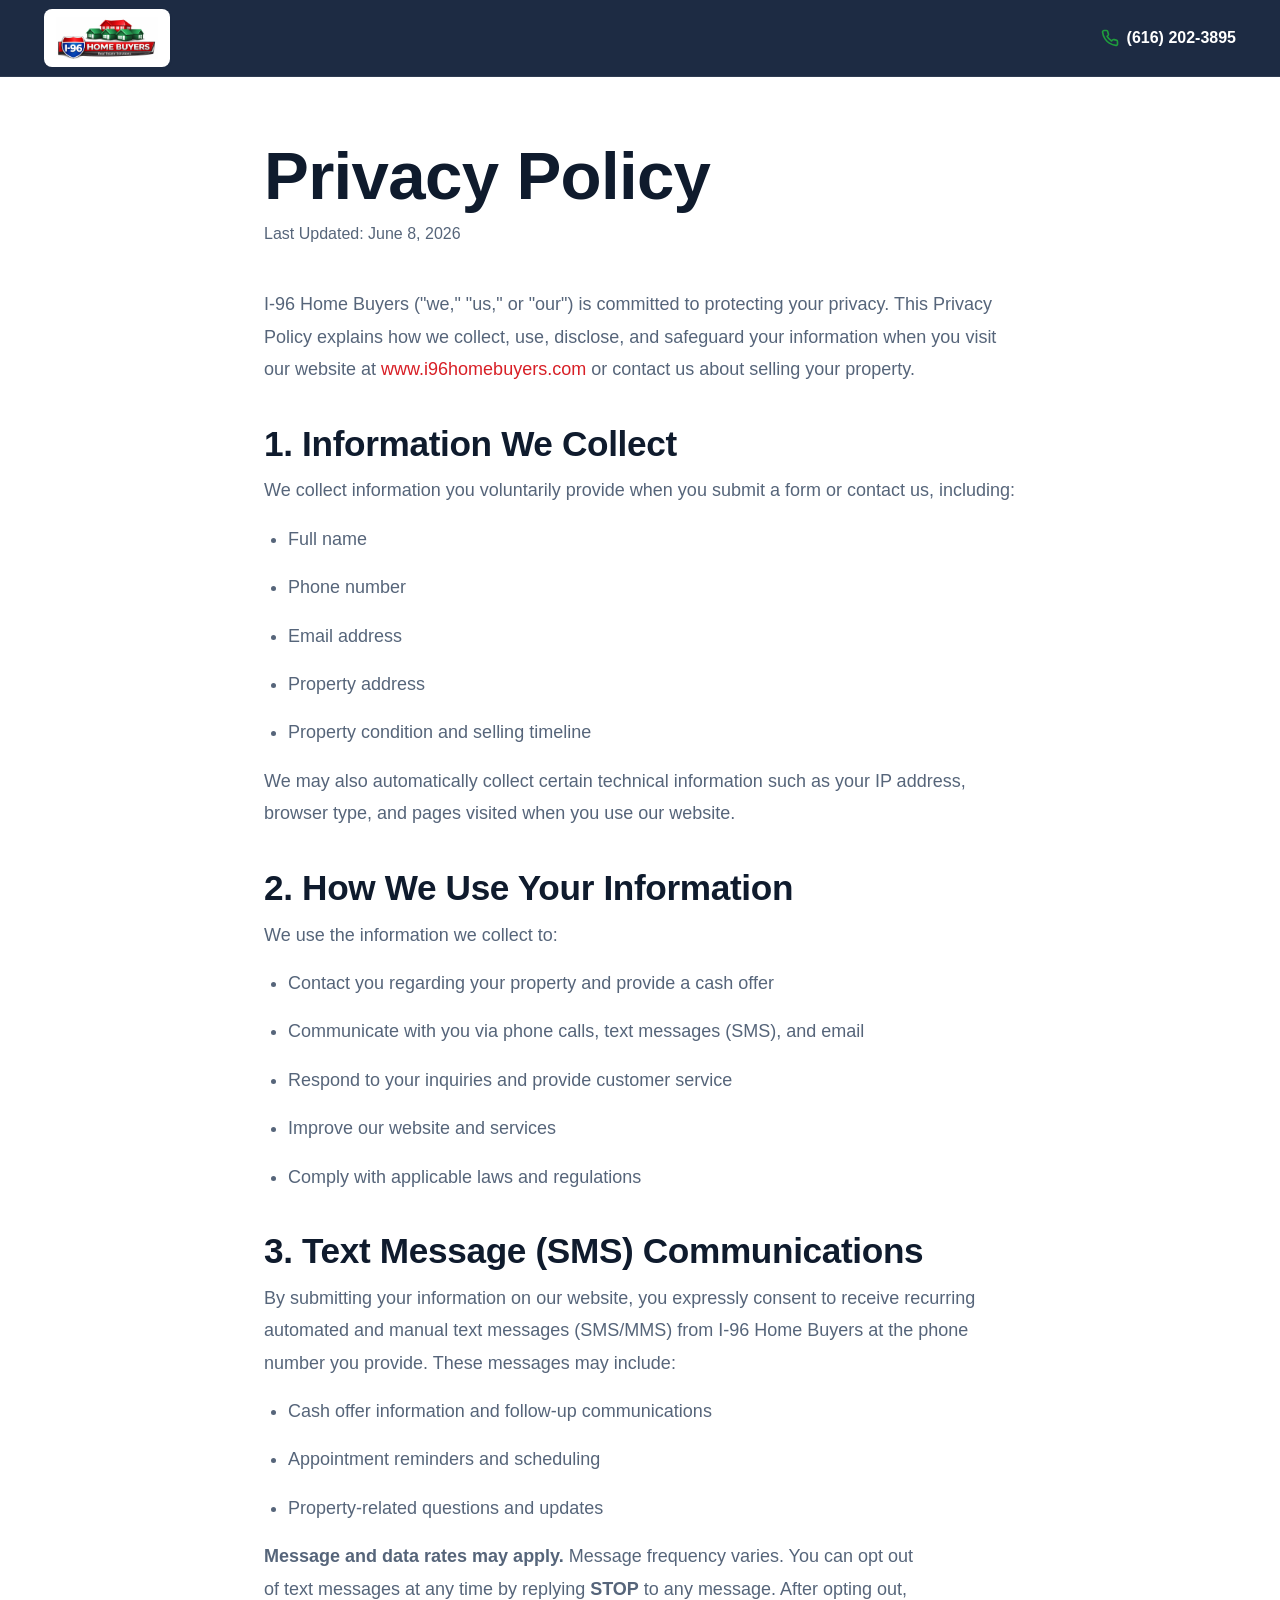
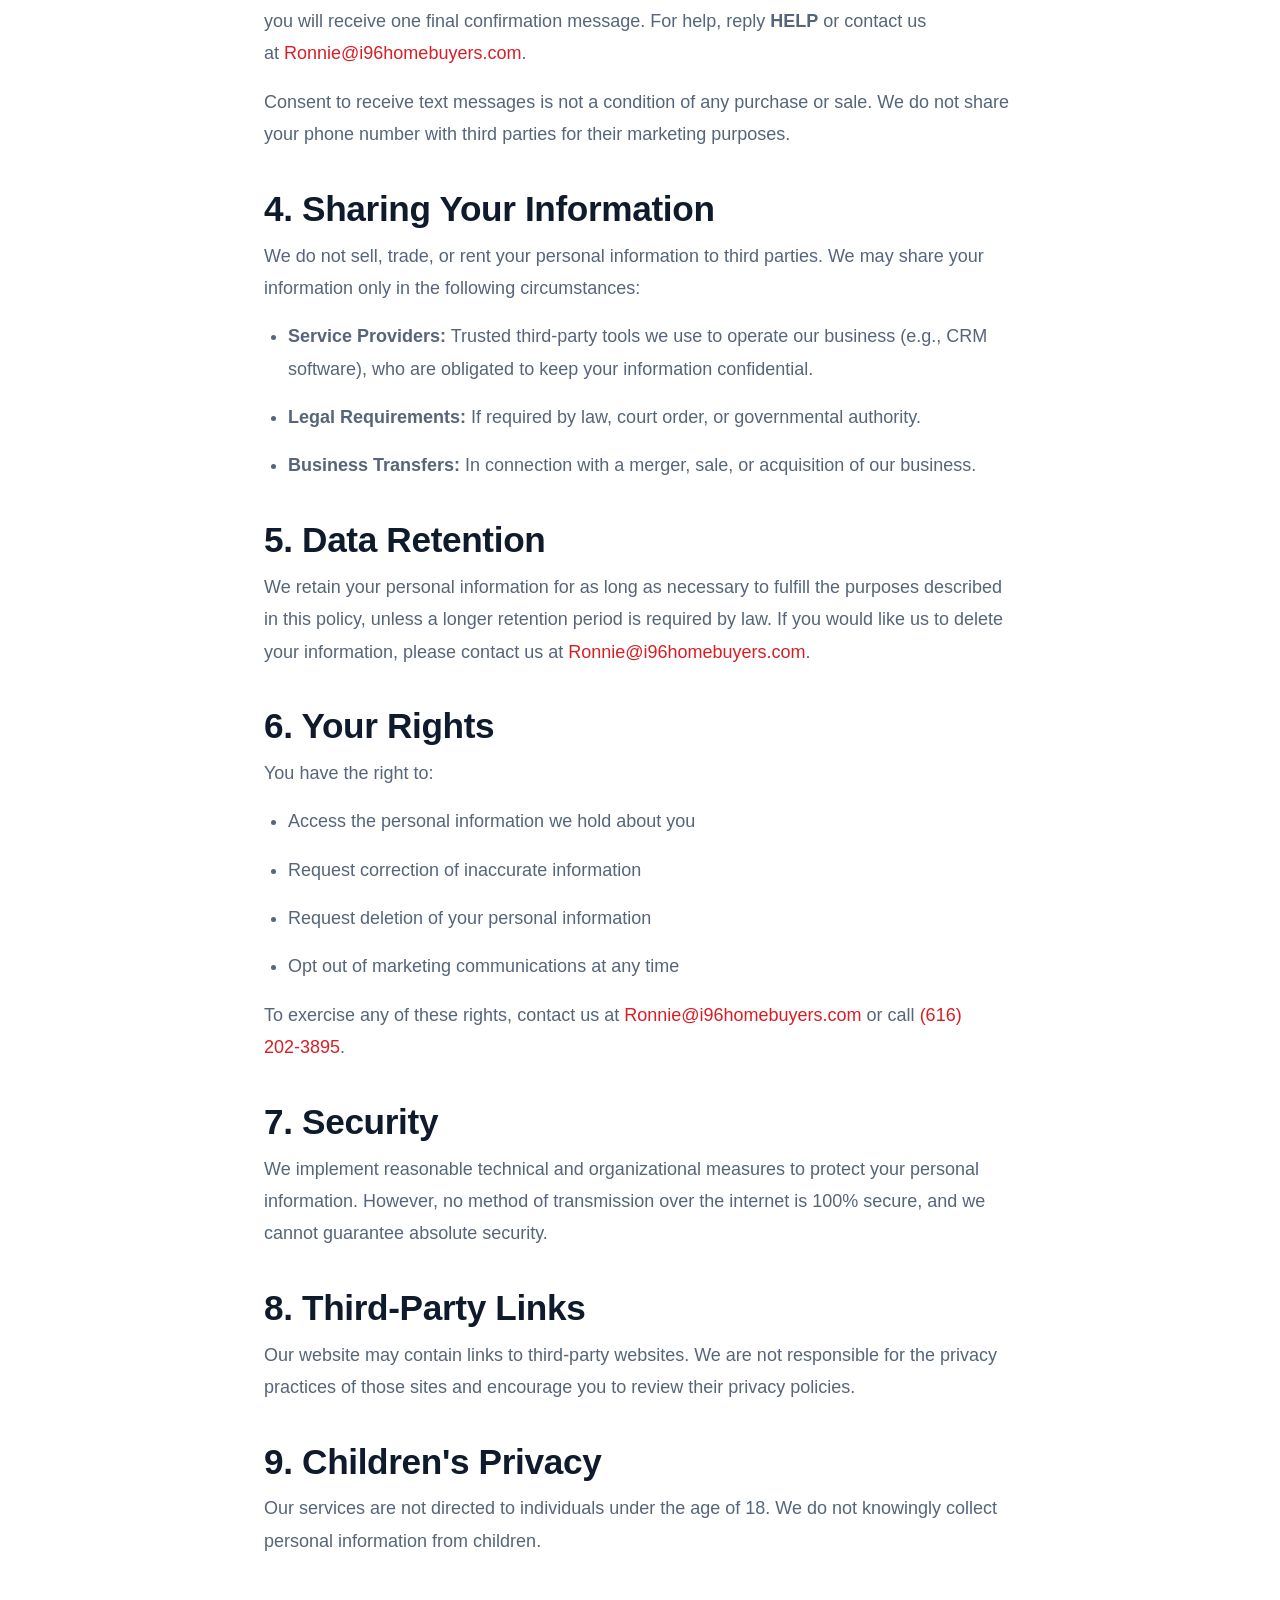
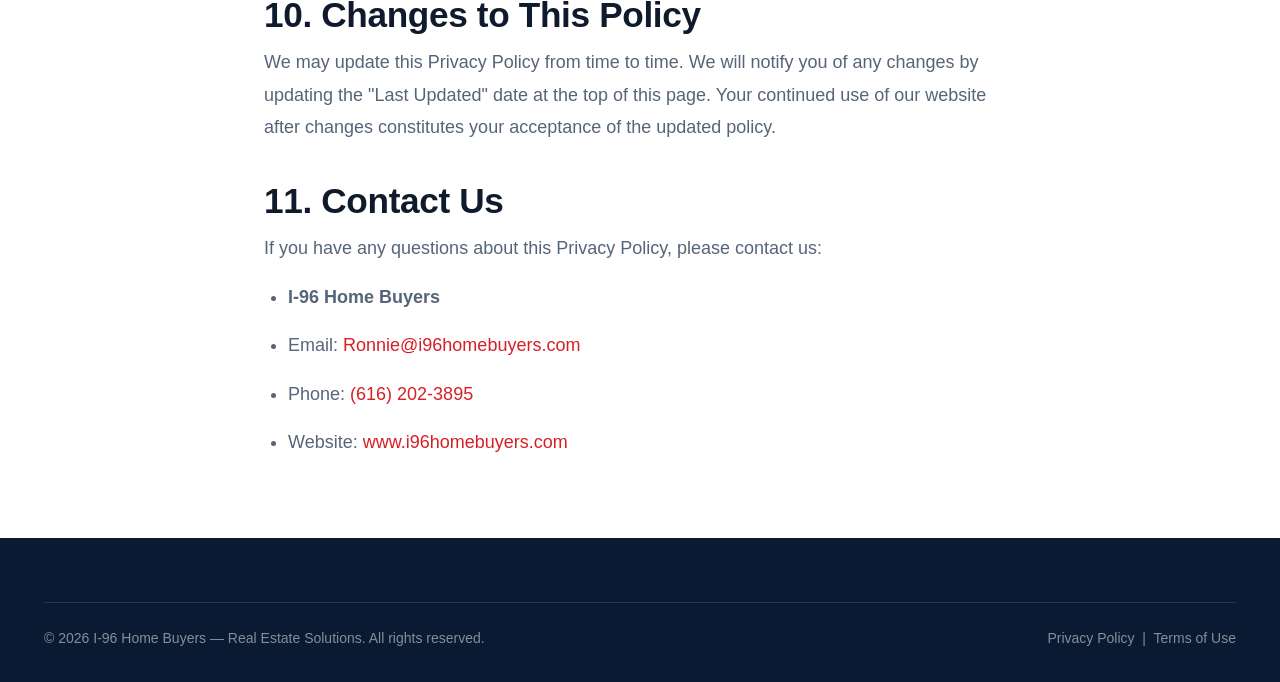
==== privacy.html @ efeefe25 "Add Privacy Policy and Terms of Use pages with 10DLC SMS compliance language" ====
<!DOCTYPE html>
<html lang="en">
<head>
  <meta charset="UTF-8" />
  <meta name="viewport" content="width=device-width, initial-scale=1.0" />
  <title>Privacy Policy | I-96 Home Buyers</title>
  <meta name="description" content="Privacy Policy for I-96 Home Buyers — how we collect, use, and protect your personal information." />
  <meta name="robots" content="noindex, follow" />
  <link rel="canonical" href="https://www.i96homebuyers.com/privacy.html" />
  <link rel="icon" href="images/logo.jpg" />
  <link href="https://api.fontshare.com/v2/css?f[]=clash-display@500,600,700&f[]=satoshi@400,500,700&display=swap" rel="stylesheet" />
  <link rel="stylesheet" href="css/style.css" />
  <style>
    .policy-page { max-width: 800px; margin: 0 auto; padding: var(--space-16) var(--space-6); }
    .policy-page h1 { font-size: var(--text-3xl); margin-bottom: var(--space-2); }
    .policy-page .last-updated { color: var(--color-text-muted); margin-bottom: var(--space-10); font-size: var(--text-sm); }
    .policy-page h2 { font-size: var(--text-xl); margin-top: var(--space-10); margin-bottom: var(--space-3); }
    .policy-page p, .policy-page li { color: var(--color-text-muted); line-height: 1.8; margin-bottom: var(--space-4); }
    .policy-page ul { padding-left: var(--space-6); margin-bottom: var(--space-4); }
    .policy-page a { color: var(--color-accent); }
  </style>
</head>
<body>
  <header class="header" id="header">
    <div class="container header__inner">
      <a href="/" class="header__logo" aria-label="I-96 Home Buyers home">
        <img src="images/logo.jpg" alt="I-96 Home Buyers" />
      </a>
      <div class="header__actions">
        <a href="tel:+16162023895" class="header__phone">
          <svg width="18" height="18" viewBox="0 0 24 24" fill="none" stroke="currentColor" stroke-width="2.2" stroke-linecap="round" stroke-linejoin="round"><path d="M22 16.92v3a2 2 0 0 1-2.18 2 19.79 19.79 0 0 1-8.63-3.07 19.5 19.5 0 0 1-6-6 19.79 19.79 0 0 1-3.07-8.67A2 2 0 0 1 4.11 2h3a2 2 0 0 1 2 1.72c.13.96.36 1.9.7 2.81a2 2 0 0 1-.45 2.11L8.09 9.91a16 16 0 0 0 6 6l1.27-1.27a2 2 0 0 1 2.11-.45c.91.34 1.85.57 2.81.7A2 2 0 0 1 22 16.92z"/></svg>
          <span>(616) 202-3895</span>
        </a>
      </div>
    </div>
  </header>

  <main>
    <div class="policy-page">
      <h1>Privacy Policy</h1>
      <p class="last-updated">Last Updated: June 8, 2026</p>

      <p>I-96 Home Buyers ("we," "us," or "our") is committed to protecting your privacy. This Privacy Policy explains how we collect, use, disclose, and safeguard your information when you visit our website at <a href="https://www.i96homebuyers.com">www.i96homebuyers.com</a> or contact us about selling your property.</p>

      <h2>1. Information We Collect</h2>
      <p>We collect information you voluntarily provide when you submit a form or contact us, including:</p>
      <ul>
        <li>Full name</li>
        <li>Phone number</li>
        <li>Email address</li>
        <li>Property address</li>
        <li>Property condition and selling timeline</li>
      </ul>
      <p>We may also automatically collect certain technical information such as your IP address, browser type, and pages visited when you use our website.</p>

      <h2>2. How We Use Your Information</h2>
      <p>We use the information we collect to:</p>
      <ul>
        <li>Contact you regarding your property and provide a cash offer</li>
        <li>Communicate with you via phone calls, text messages (SMS), and email</li>
        <li>Respond to your inquiries and provide customer service</li>
        <li>Improve our website and services</li>
        <li>Comply with applicable laws and regulations</li>
      </ul>

      <h2>3. Text Message (SMS) Communications</h2>
      <p>By submitting your information on our website, you expressly consent to receive recurring automated and manual text messages (SMS/MMS) from I-96 Home Buyers at the phone number you provide. These messages may include:</p>
      <ul>
        <li>Cash offer information and follow-up communications</li>
        <li>Appointment reminders and scheduling</li>
        <li>Property-related questions and updates</li>
      </ul>
      <p><strong>Message and data rates may apply.</strong> Message frequency varies. You can opt out of text messages at any time by replying <strong>STOP</strong> to any message. After opting out, you will receive one final confirmation message. For help, reply <strong>HELP</strong> or contact us at <a href="mailto:Ronnie@i96homebuyers.com">Ronnie@i96homebuyers.com</a>.</p>
      <p>Consent to receive text messages is not a condition of any purchase or sale. We do not share your phone number with third parties for their marketing purposes.</p>

      <h2>4. Sharing Your Information</h2>
      <p>We do not sell, trade, or rent your personal information to third parties. We may share your information only in the following circumstances:</p>
      <ul>
        <li><strong>Service Providers:</strong> Trusted third-party tools we use to operate our business (e.g., CRM software), who are obligated to keep your information confidential.</li>
        <li><strong>Legal Requirements:</strong> If required by law, court order, or governmental authority.</li>
        <li><strong>Business Transfers:</strong> In connection with a merger, sale, or acquisition of our business.</li>
      </ul>

      <h2>5. Data Retention</h2>
      <p>We retain your personal information for as long as necessary to fulfill the purposes described in this policy, unless a longer retention period is required by law. If you would like us to delete your information, please contact us at <a href="mailto:Ronnie@i96homebuyers.com">Ronnie@i96homebuyers.com</a>.</p>

      <h2>6. Your Rights</h2>
      <p>You have the right to:</p>
      <ul>
        <li>Access the personal information we hold about you</li>
        <li>Request correction of inaccurate information</li>
        <li>Request deletion of your personal information</li>
        <li>Opt out of marketing communications at any time</li>
      </ul>
      <p>To exercise any of these rights, contact us at <a href="mailto:Ronnie@i96homebuyers.com">Ronnie@i96homebuyers.com</a> or call <a href="tel:+16162023895">(616) 202-3895</a>.</p>

      <h2>7. Security</h2>
      <p>We implement reasonable technical and organizational measures to protect your personal information. However, no method of transmission over the internet is 100% secure, and we cannot guarantee absolute security.</p>

      <h2>8. Third-Party Links</h2>
      <p>Our website may contain links to third-party websites. We are not responsible for the privacy practices of those sites and encourage you to review their privacy policies.</p>

      <h2>9. Children's Privacy</h2>
      <p>Our services are not directed to individuals under the age of 18. We do not knowingly collect personal information from children.</p>

      <h2>10. Changes to This Policy</h2>
      <p>We may update this Privacy Policy from time to time. We will notify you of any changes by updating the "Last Updated" date at the top of this page. Your continued use of our website after changes constitutes your acceptance of the updated policy.</p>

      <h2>11. Contact Us</h2>
      <p>If you have any questions about this Privacy Policy, please contact us:</p>
      <ul>
        <li><strong>I-96 Home Buyers</strong></li>
        <li>Email: <a href="mailto:Ronnie@i96homebuyers.com">Ronnie@i96homebuyers.com</a></li>
        <li>Phone: <a href="tel:+16162023895">(616) 202-3895</a></li>
        <li>Website: <a href="https://www.i96homebuyers.com">www.i96homebuyers.com</a></li>
      </ul>
    </div>
  </main>

  <footer class="footer">
    <div class="container">
      <div class="footer__bottom">
        <span>© <span id="year"></span> I-96 Home Buyers — Real Estate Solutions. All rights reserved.</span>
        <span>
          <a href="/privacy.html" style="color:inherit">Privacy Policy</a> &nbsp;|&nbsp;
          <a href="/terms.html" style="color:inherit">Terms of Use</a>
        </span>
      </div>
    </div>
  </footer>
  <script src="js/main.js"></script>
</body>
</html>
---- css/style.css ----
/* ============================================================
   I-96 HOME BUYERS — Design System
   Brand palette derived from logo: interstate blue, bold red,
   house green, chrome/silver. Bold & trustworthy.
   ============================================================ */

/* ---- Tokens ---- */
:root {
  /* Type scale */
  --text-xs: clamp(0.75rem, 0.7rem + 0.25vw, 0.875rem);
  --text-sm: clamp(0.875rem, 0.8rem + 0.35vw, 1rem);
  --text-base: clamp(1rem, 0.95rem + 0.25vw, 1.125rem);
  --text-lg: clamp(1.125rem, 1rem + 0.75vw, 1.5rem);
  --text-xl: clamp(1.5rem, 1.2rem + 1.25vw, 2.25rem);
  --text-2xl: clamp(2rem, 1.2rem + 2.5vw, 3.5rem);
  --text-3xl: clamp(2.5rem, 1rem + 4vw, 5rem);

  /* Spacing */
  --space-1: 0.25rem;
  --space-2: 0.5rem;
  --space-3: 0.75rem;
  --space-4: 1rem;
  --space-5: 1.25rem;
  --space-6: 1.5rem;
  --space-8: 2rem;
  --space-10: 2.5rem;
  --space-12: 3rem;
  --space-16: 4rem;
  --space-20: 5rem;
  --space-24: 6rem;
  --space-32: 8rem;

  /* Radius */
  --radius-sm: 0.375rem;
  --radius-md: 0.5rem;
  --radius-lg: 0.75rem;
  --radius-xl: 1rem;
  --radius-2xl: 1.5rem;
  --radius-full: 9999px;

  --transition: 200ms cubic-bezier(0.16, 1, 0.3, 1);

  --content-narrow: 640px;
  --content-default: 1080px;
  --content-wide: 1240px;

  --font-display: 'Clash Display', 'Arial Black', sans-serif;
  --font-body: 'Satoshi', 'Helvetica Neue', sans-serif;
}

/* ---- Light (default) ---- */
:root,
[data-theme='light'] {
  --color-bg: #ffffff;
  --color-surface: #f6f8fb;
  --color-surface-2: #eef2f7;
  --color-surface-offset: #e7edf4;
  --color-border: #d7e0ea;
  --color-divider: #e4eaf1;

  --color-text: #0f1b2d;
  --color-text-muted: #56657a;
  --color-text-faint: #93a1b3;
  --color-text-inverse: #ffffff;

  /* Interstate blue (primary) */
  --color-primary: #0d3b8c;
  --color-primary-hover: #0a2f70;
  --color-primary-active: #082452;
  --color-primary-soft: #e6edf8;

  /* Bold red (action / accent) */
  --color-accent: #d81f26;
  --color-accent-hover: #b8161c;
  --color-accent-active: #971216;
  --color-accent-soft: #fdeaea;

  /* House green (success / trust ticks) */
  --color-green: #1f9d3d;
  --color-green-soft: #e6f6ea;

  --color-navy: #0a1a33;
  --color-navy-2: #0f2447;

  --shadow-sm: 0 1px 3px rgba(15, 27, 45, 0.08);
  --shadow-md: 0 8px 24px rgba(15, 27, 45, 0.10);
  --shadow-lg: 0 20px 50px rgba(15, 27, 45, 0.16);
  --shadow-accent: 0 10px 30px rgba(216, 31, 38, 0.32);
}

/* ---- Dark ---- */
[data-theme='dark'] {
  --color-bg: #0a1422;
  --color-surface: #0f1d31;
  --color-surface-2: #14253d;
  --color-surface-offset: #1a2e4a;
  --color-border: #233a5c;
  --color-divider: #1b2f4c;

  --color-text: #e7eef7;
  --color-text-muted: #95a6bd;
  --color-text-faint: #5f718b;
  --color-text-inverse: #0a1422;

  --color-primary: #4d86e0;
  --color-primary-hover: #6a9be8;
  --color-primary-active: #82acec;
  --color-primary-soft: #16294a;

  --color-accent: #f0454c;
  --color-accent-hover: #f4666c;
  --color-accent-active: #f78a8f;
  --color-accent-soft: #2a1416;

  --color-green: #3fc35e;
  --color-green-soft: #14271a;

  --color-navy: #060f1c;
  --color-navy-2: #0b1c36;

  --shadow-sm: 0 1px 3px rgba(0, 0, 0, 0.4);
  --shadow-md: 0 8px 24px rgba(0, 0, 0, 0.45);
  --shadow-lg: 0 20px 50px rgba(0, 0, 0, 0.55);
  --shadow-accent: 0 10px 30px rgba(240, 69, 76, 0.28);
}

@media (prefers-color-scheme: dark) {
  :root:not([data-theme]) {
    --color-bg: #0a1422;
    --color-surface: #0f1d31;
    --color-surface-2: #14253d;
    --color-surface-offset: #1a2e4a;
    --color-border: #233a5c;
    --color-divider: #1b2f4c;
    --color-text: #e7eef7;
    --color-text-muted: #95a6bd;
    --color-text-faint: #5f718b;
    --color-text-inverse: #0a1422;
    --color-primary: #4d86e0;
    --color-primary-hover: #6a9be8;
    --color-primary-active: #82acec;
    --color-primary-soft: #16294a;
    --color-accent: #f0454c;
    --color-accent-hover: #f4666c;
    --color-accent-active: #f78a8f;
    --color-accent-soft: #2a1416;
    --color-green: #3fc35e;
    --color-green-soft: #14271a;
    --color-navy: #060f1c;
    --color-navy-2: #0b1c36;
  }
}

/* ============================================================
   Base
   ============================================================ */
*, *::before, *::after { box-sizing: border-box; margin: 0; padding: 0; }

html {
  -webkit-text-size-adjust: none;
  text-size-adjust: none;
  -webkit-font-smoothing: antialiased;
  -moz-osx-font-smoothing: grayscale;
  text-rendering: optimizeLegibility;
  scroll-behavior: smooth;
  scroll-padding-top: 90px;
}

body {
  min-height: 100dvh;
  line-height: 1.6;
  font-family: var(--font-body);
  font-size: var(--text-base);
  color: var(--color-text);
  background-color: var(--color-bg);
  overflow-x: hidden;
}

img, picture, svg { display: block; max-width: 100%; height: auto; }
ul[role='list'] { list-style: none; }
input, button, textarea, select { font: inherit; color: inherit; }

h1, h2, h3, h4 {
  font-family: var(--font-display);
  text-wrap: balance;
  line-height: 1.05;
  font-weight: 600;
  letter-spacing: -0.01em;
}
p { text-wrap: pretty; }

a { color: inherit; text-decoration: none; }

button { cursor: pointer; background: none; border: none; }

:focus-visible {
  outline: 3px solid var(--color-accent);
  outline-offset: 3px;
  border-radius: var(--radius-sm);
}

::selection { background: var(--color-accent); color: #fff; }

@media (prefers-reduced-motion: reduce) {
  *, *::before, *::after {
    animation-duration: 0.01ms !important;
    transition-duration: 0.01ms !important;
    scroll-behavior: auto !important;
  }
}

.sr-only {
  position: absolute; width: 1px; height: 1px; padding: 0; margin: -1px;
  overflow: hidden; clip: rect(0,0,0,0); white-space: nowrap; border: 0;
}

/* ============================================================
   Layout helpers
   ============================================================ */
.container {
  width: 100%;
  max-width: var(--content-wide);
  margin-inline: auto;
  padding-inline: var(--space-6);
}
.section { padding-block: clamp(var(--space-16), 9vw, var(--space-32)); }
.section--tight { padding-block: clamp(var(--space-12), 6vw, var(--space-20)); }

.eyebrow {
  display: inline-flex;
  align-items: center;
  gap: var(--space-2);
  font-family: var(--font-body);
  font-size: var(--text-xs);
  font-weight: 700;
  letter-spacing: 0.12em;
  text-transform: uppercase;
  color: var(--color-accent);
}
.eyebrow::before {
  content: '';
  width: 22px; height: 2px;
  background: var(--color-accent);
  border-radius: 2px;
}

.section-head { max-width: 680px; margin-bottom: var(--space-12); }
.section-head h2 {
  font-size: var(--text-2xl);
  margin-top: var(--space-3);
}
.section-head p {
  margin-top: var(--space-4);
  color: var(--color-text-muted);
  font-size: var(--text-lg);
}
.section-head--center { margin-inline: auto; text-align: center; }
.section-head--center .eyebrow { justify-content: center; }

/* ============================================================
   Buttons
   ============================================================ */
.btn {
  display: inline-flex;
  align-items: center;
  justify-content: center;
  gap: var(--space-2);
  font-family: var(--font-body);
  font-weight: 700;
  font-size: var(--text-sm);
  padding: var(--space-4) var(--space-6);
  border-radius: var(--radius-full);
  transition: transform var(--transition), background var(--transition), box-shadow var(--transition);
  white-space: nowrap;
}
.btn:hover { transform: translateY(-2px); }
.btn:active { transform: translateY(0); }

.btn--accent {
  background: var(--color-accent);
  color: #fff;
  box-shadow: var(--shadow-accent);
}
.btn--accent:hover { background: var(--color-accent-hover); }

.btn--primary {
  background: var(--color-primary);
  color: #fff;
}
.btn--primary:hover { background: var(--color-primary-hover); }

.btn--ghost {
  background: transparent;
  color: var(--color-text);
  border: 2px solid var(--color-border);
}
.btn--ghost:hover { border-color: var(--color-primary); color: var(--color-primary); }

.btn--lg { padding: var(--space-5) var(--space-10); font-size: var(--text-base); }
.btn--block { width: 100%; }

/* ============================================================
   Header
   ============================================================ */
.header {
  position: sticky;
  top: 0;
  z-index: 100;
  background: color-mix(in srgb, var(--color-navy) 92%, transparent);
  backdrop-filter: blur(12px);
  border-bottom: 1px solid rgba(255,255,255,0.08);
  transition: box-shadow var(--transition);
}
.header--scrolled { box-shadow: 0 6px 24px rgba(0,0,0,0.35); }
.header__inner {
  display: flex;
  align-items: center;
  justify-content: space-between;
  gap: var(--space-6);
  height: 76px;
}
.header__logo {
  background: #fff;
  padding: var(--space-2) var(--space-3);
  border-radius: var(--radius-md);
  box-shadow: var(--shadow-sm);
  display: flex;
  align-items: center;
}
.header__logo img { height: 42px; width: auto; }

.nav {
  display: flex;
  align-items: center;
  gap: var(--space-8);
}
.nav__links {
  display: flex;
  align-items: center;
  gap: var(--space-7, 1.75rem);
}
.nav__links a {
  font-size: var(--text-sm);
  font-weight: 600;
  color: rgba(255,255,255,0.82);
  transition: color var(--transition);
}
.nav__links a:hover { color: #fff; }

.header__actions { display: flex; align-items: center; gap: var(--space-3); }
.header__phone {
  display: inline-flex;
  align-items: center;
  gap: var(--space-2);
  font-weight: 700;
  font-size: var(--text-sm);
  color: #fff;
}
.header__phone svg { color: var(--color-green); }

.theme-toggle {
  width: 40px; height: 40px;
  display: grid; place-items: center;
  border-radius: var(--radius-full);
  color: rgba(255,255,255,0.85);
  border: 1px solid rgba(255,255,255,0.15);
}
.theme-toggle:hover { background: rgba(255,255,255,0.1); color: #fff; }

.nav-toggle { display: none; width: 44px; height: 44px; place-items: center; color: #fff; border-radius: var(--radius-md); }

/* ============================================================
   Hero
   ============================================================ */
.hero {
  position: relative;
  background: linear-gradient(160deg, var(--color-navy) 0%, var(--color-navy-2) 55%, var(--color-primary) 130%);
  color: #fff;
  overflow: hidden;
}
.hero::before {
  content: '';
  position: absolute; inset: 0;
  background-image: radial-gradient(circle at 85% 15%, rgba(216,31,38,0.18), transparent 40%);
  pointer-events: none;
}
.hero__grid {
  display: grid;
  grid-template-columns: 1.05fr 0.95fr;
  gap: clamp(var(--space-8), 5vw, var(--space-20));
  align-items: center;
  padding-block: clamp(var(--space-16), 8vw, var(--space-24));
}
.hero__badge {
  display: inline-flex;
  align-items: center;
  gap: var(--space-2);
  background: rgba(255,255,255,0.08);
  border: 1px solid rgba(255,255,255,0.16);
  padding: var(--space-2) var(--space-4);
  border-radius: var(--radius-full);
  font-size: var(--text-xs);
  font-weight: 600;
  letter-spacing: 0.04em;
  color: rgba(255,255,255,0.92);
}
.hero__badge .dot { width: 8px; height: 8px; border-radius: 50%; background: var(--color-green); box-shadow: 0 0 0 4px rgba(31,157,61,0.25); }

.hero h1 {
  font-size: var(--text-3xl);
  margin-top: var(--space-6);
  color: #fff;
}
.hero h1 .accent { color: #ff8086; }
.hero__sub {
  margin-top: var(--space-6);
  font-size: var(--text-lg);
  color: rgba(255,255,255,0.82);
  max-width: 48ch;
}

/* ---- VSL Video Section ---- */
.vsl-section { padding-top: var(--space-8); padding-bottom: var(--space-16); }
.vsl-wrap { max-width: 860px; margin: var(--space-8) auto 0; width: 100%; }
.vsl-frame {
  position: relative;
  width: 100%;
  padding-bottom: 56.25%; /* 16:9 fallback */
  aspect-ratio: 16 / 9;
  border-radius: var(--radius-xl);
  overflow: hidden;
  box-shadow: 0 24px 60px -12px rgba(0,0,0,0.6);
  border: 1px solid rgba(255,255,255,0.1);
  background: #0c1622;
}
.vsl-frame iframe {
  position: absolute;
  top: 0; left: 0;
  width: 100%;
  height: 100%;
  border: 0;
}

.hero__cta { display: flex; flex-wrap: wrap; gap: var(--space-4); margin-top: var(--space-8); }

.hero__trust {
  margin-top: var(--space-10);
  display: flex;
  flex-wrap: wrap;
  gap: var(--space-6) var(--space-8);
}
.hero__trust-item {
  display: flex;
  align-items: center;
  gap: var(--space-3);
}
.hero__trust-item svg { color: var(--color-green); flex-shrink: 0; }
.hero__trust-item span { font-size: var(--text-sm); color: rgba(255,255,255,0.9); font-weight: 500; }

/* Hero form card */
.lead-card {
  background: var(--color-bg);
  color: var(--color-text);
  border-radius: var(--radius-2xl);
  box-shadow: var(--shadow-lg);
  overflow: hidden;
  border: 1px solid rgba(255,255,255,0.1);
}
.lead-card__head {
  background: var(--color-accent);
  color: #fff;
  padding: var(--space-6) var(--space-6);
  text-align: center;
}
.lead-card__head h2 {
  color: #fff;
  font-size: var(--text-xl);
}
.lead-card__head p { font-size: var(--text-sm); opacity: 0.92; margin-top: var(--space-1); }
.lead-card__body { padding: var(--space-6); }

/* ============================================================
   Forms
   ============================================================ */
.form-row { display: grid; gap: var(--space-4); }
.form-row--2 { grid-template-columns: 1fr 1fr; }
.field { display: flex; flex-direction: column; gap: var(--space-2); margin-bottom: var(--space-4); min-width: 0; }
.field input, .field select, .field textarea { width: 100%; min-width: 0; max-width: 100%; }
.field label {
  font-size: var(--text-xs);
  font-weight: 700;
  letter-spacing: 0.04em;
  text-transform: uppercase;
  color: var(--color-text-muted);
}
.field label .req { color: var(--color-accent); }
.field input,
.field select,
.field textarea {
  padding: var(--space-4);
  border-radius: var(--radius-md);
  border: 1.5px solid var(--color-border);
  background: var(--color-surface);
  color: var(--color-text);
  font-size: var(--text-base);
  transition: border-color var(--transition), box-shadow var(--transition);
}
.field input::placeholder, .field textarea::placeholder { color: var(--color-text-faint); }
.field input:focus,
.field select:focus,
.field textarea:focus {
  outline: none;
  border-color: var(--color-primary);
  box-shadow: 0 0 0 3px var(--color-primary-soft);
}
.field--error input, .field--error select { border-color: var(--color-accent); }
.field__msg { font-size: var(--text-xs); color: var(--color-accent); min-height: 0; }
.form-consent {
  font-size: 0.72rem;
  line-height: 1.5;
  color: var(--color-text-faint);
  text-align: center;
  margin-top: var(--space-4);
}

.form-note {
  font-size: var(--text-xs);
  color: var(--color-text-faint);
  text-align: center;
  margin-top: var(--space-3);
  display: flex;
  align-items: center;
  justify-content: center;
  gap: var(--space-2);
}

.form-success {
  display: none;
  text-align: center;
  padding: var(--space-8) var(--space-4);
}
.form-success.active { display: block; }
.form-success__icon {
  width: 64px; height: 64px;
  margin: 0 auto var(--space-5);
  display: grid; place-items: center;
  border-radius: 50%;
  background: var(--color-green-soft);
  color: var(--color-green);
}
.form-success h3 { font-size: var(--text-xl); margin-bottom: var(--space-3); }
.form-success p { color: var(--color-text-muted); }

/* ============================================================
   Logo strip / stats
   ============================================================ */
.stats {
  background: var(--color-surface);
  border-block: 1px solid var(--color-divider);
}
.stats__grid {
  display: grid;
  grid-template-columns: repeat(4, 1fr);
  gap: var(--space-6);
  text-align: center;
}
.stat__num {
  font-family: var(--font-display);
  font-size: var(--text-2xl);
  font-weight: 600;
  color: var(--color-primary);
  line-height: 1;
}
.stat__label { font-size: var(--text-sm); color: var(--color-text-muted); margin-top: var(--space-2); }

/* ============================================================
   How it works
   ============================================================ */
.steps {
  display: grid;
  grid-template-columns: repeat(3, 1fr);
  gap: var(--space-6);
  counter-reset: step;
}
.step {
  position: relative;
  background: var(--color-bg);
  border: 1px solid var(--color-divider);
  border-radius: var(--radius-xl);
  padding: var(--space-8);
  transition: transform var(--transition), box-shadow var(--transition), border-color var(--transition);
}
.step:hover { transform: translateY(-4px); box-shadow: var(--shadow-md); border-color: var(--color-primary); }
.step__num {
  width: 52px; height: 52px;
  display: grid; place-items: center;
  border-radius: var(--radius-md);
  background: var(--color-primary);
  color: #fff;
  font-family: var(--font-display);
  font-size: var(--text-lg);
  font-weight: 600;
  margin-bottom: var(--space-5);
}
.step:nth-child(2) .step__num { background: var(--color-accent); }
.step:nth-child(3) .step__num { background: var(--color-green); }
.step h3 { font-size: var(--text-lg); margin-bottom: var(--space-3); }
.step p { color: var(--color-text-muted); font-size: var(--text-base); }

/* ============================================================
   Benefits (why us) — split with image
   ============================================================ */
.split {
  display: grid;
  grid-template-columns: 1fr 1fr;
  gap: clamp(var(--space-8), 5vw, var(--space-16));
  align-items: center;
}
.split__media {
  border-radius: var(--radius-2xl);
  overflow: hidden;
  box-shadow: var(--shadow-lg);
}
.split__media img { width: 100%; height: 100%; object-fit: cover; }
.benefit-list { display: grid; gap: var(--space-5); margin-top: var(--space-8); }
.benefit {
  display: flex;
  gap: var(--space-4);
  align-items: flex-start;
}
.benefit__icon {
  flex-shrink: 0;
  width: 44px; height: 44px;
  display: grid; place-items: center;
  border-radius: var(--radius-md);
  background: var(--color-green-soft);
  color: var(--color-green);
}
.benefit h4 { font-family: var(--font-body); font-weight: 700; font-size: var(--text-base); margin-bottom: var(--space-1); }
.benefit p { color: var(--color-text-muted); font-size: var(--text-sm); }

/* ============================================================
   Comparison table
   ============================================================ */
.compare {
  background: var(--color-surface);
}
.compare__table {
  background: var(--color-bg);
  border-radius: var(--radius-xl);
  overflow: hidden;
  box-shadow: var(--shadow-md);
  border: 1px solid var(--color-divider);
}
.compare__row {
  display: grid;
  grid-template-columns: 1.4fr 1fr 1fr;
  align-items: center;
}
.compare__row + .compare__row { border-top: 1px solid var(--color-divider); }
.compare__row > div { padding: var(--space-5) var(--space-5); }
.compare__head { background: var(--color-navy); color: #fff; }
.compare__head > div { font-family: var(--font-display); font-weight: 600; }
.compare__head .col-us { background: var(--color-accent); }
.compare__feat { font-weight: 600; }
.compare__cell {
  display: flex;
  align-items: center;
  gap: var(--space-2);
  font-size: var(--text-sm);
  color: var(--color-text-muted);
}
.col-us-cell { background: var(--color-accent-soft); font-weight: 600; color: var(--color-text); }
.compare__cell svg.yes { color: var(--color-green); }
.compare__cell svg.no { color: var(--color-text-faint); }

/* ============================================================
   Testimonials + video
   ============================================================ */
.testimonials { background: var(--color-navy); color: #fff; }
.testimonials .section-head h2 { color: #fff; }
.testimonials .section-head p { color: rgba(255,255,255,0.75); }

.video-wrap {
  position: relative;
  border-radius: var(--radius-2xl);
  overflow: hidden;
  box-shadow: var(--shadow-lg);
  aspect-ratio: 16 / 9;
  background: #000;
  margin-bottom: var(--space-12);
}
.video-wrap video, .video-wrap iframe { width: 100%; height: 100%; object-fit: cover; border: 0; }
/* Vertical YouTube Short */
.video-wrap--short {
  aspect-ratio: 9 / 16;
  max-width: 360px;
  margin-left: auto;
  margin-right: auto;
}
.video-wrap--short iframe { object-fit: contain; }
.video-feature .video-wrap--short { margin-top: var(--space-10); }
.about__body { margin-top: var(--space-5); display: flex; flex-direction: column; gap: var(--space-4); }
.about__body p { color: var(--color-text-muted); font-size: var(--text-lg); line-height: 1.7; }
/* Real seller photo strip */
.seller-photos {
  display: grid;
  grid-template-columns: repeat(2, 1fr);
  gap: var(--space-6);
  max-width: 760px;
  margin: 0 auto var(--space-12);
}
.seller-photo { margin: 0; }
.seller-photo img {
  width: 100%;
  aspect-ratio: 4 / 3;
  object-fit: cover;
  border-radius: var(--radius-xl);
  box-shadow: var(--shadow-lg);
}
.seller-photo figcaption {
  margin-top: var(--space-3);
  text-align: center;
  font-size: var(--text-sm);
  color: rgba(255,255,255,0.75);
}
@media (max-width: 640px) {
  .seller-photos { grid-template-columns: 1fr; }
}
.video-placeholder {
  position: absolute; inset: 0;
  display: grid; place-items: center;
  text-align: center;
  background:
    linear-gradient(rgba(10,26,51,0.78), rgba(10,26,51,0.86)),
    url('../images/handshake.png') center/cover;
  color: #fff;
}
.video-placeholder__btn {
  width: 84px; height: 84px;
  border-radius: 50%;
  background: var(--color-accent);
  display: grid; place-items: center;
  margin: 0 auto var(--space-5);
  box-shadow: var(--shadow-accent);
  transition: transform var(--transition);
}
.video-placeholder:hover .video-placeholder__btn { transform: scale(1.06); }
.video-placeholder p { font-weight: 600; }
.video-placeholder small { display:block; color: rgba(255,255,255,0.7); margin-top: var(--space-2); font-weight: 400; }

.quote-grid {
  display: grid;
  grid-template-columns: repeat(3, 1fr);
  gap: var(--space-6);
}
.quote {
  background: rgba(255,255,255,0.05);
  border: 1px solid rgba(255,255,255,0.1);
  border-radius: var(--radius-xl);
  padding: var(--space-8);
}
.quote__stars { color: #ffc531; display: flex; gap: 2px; margin-bottom: var(--space-4); }
.quote p { color: rgba(255,255,255,0.92); font-size: var(--text-base); }
.quote__author { margin-top: var(--space-5); display: flex; align-items: center; gap: var(--space-3); }
.quote__avatar {
  width: 44px; height: 44px; border-radius: 50%;
  background: var(--color-primary);
  display: grid; place-items: center;
  font-weight: 700; color: #fff;
}
.quote__name { font-weight: 700; font-size: var(--text-sm); }
.quote__loc { font-size: var(--text-xs); color: rgba(255,255,255,0.6); }

/* ============================================================
   FAQ
   ============================================================ */
.faq { max-width: 820px; margin-inline: auto; }
.faq__item {
  border: 1px solid var(--color-divider);
  border-radius: var(--radius-lg);
  margin-bottom: var(--space-4);
  overflow: hidden;
  background: var(--color-bg);
  transition: border-color var(--transition);
}
.faq__item[open] { border-color: var(--color-primary); }
.faq__item summary {
  list-style: none;
  cursor: pointer;
  padding: var(--space-5) var(--space-6);
  font-family: var(--font-body);
  font-weight: 700;
  font-size: var(--text-base);
  display: flex;
  align-items: center;
  justify-content: space-between;
  gap: var(--space-4);
}
.faq__item summary::-webkit-details-marker { display: none; }
.faq__item summary .icon {
  flex-shrink: 0;
  transition: transform var(--transition);
  color: var(--color-primary);
}
.faq__item[open] summary .icon { transform: rotate(45deg); }
.faq__answer { padding: 0 var(--space-6) var(--space-5); color: var(--color-text-muted); }

/* ============================================================
   Final CTA
   ============================================================ */
.cta-final {
  background: linear-gradient(150deg, var(--color-accent), var(--color-accent-active));
  color: #fff;
  text-align: center;
}
.cta-final h2 { color: #fff; font-size: var(--text-2xl); }
.cta-final p { color: rgba(255,255,255,0.9); font-size: var(--text-lg); max-width: 52ch; margin: var(--space-4) auto 0; }
.cta-final .btn--ghost { color: #fff; border-color: rgba(255,255,255,0.6); }
.cta-final .btn--ghost:hover { background: rgba(255,255,255,0.12); color: #fff; border-color: #fff; }
.cta-final__btns { display: flex; flex-wrap: wrap; gap: var(--space-4); justify-content: center; margin-top: var(--space-8); }
.cta-final .btn--accent { background: #fff; color: var(--color-accent); box-shadow: var(--shadow-lg); }
.cta-final .btn--accent:hover { background: #fff; }

/* ============================================================
   Footer
   ============================================================ */
.footer {
  background: var(--color-navy);
  color: rgba(255,255,255,0.7);
  padding-block: var(--space-16) var(--space-8);
}
.footer__grid {
  display: grid;
  grid-template-columns: 1.6fr 1fr 1fr;
  gap: var(--space-12);
  margin-bottom: var(--space-12);
}
.footer__logo {
  background: #fff; display: inline-flex; padding: var(--space-2) var(--space-3);
  border-radius: var(--radius-md); margin-bottom: var(--space-5);
}
.footer__logo img { height: 38px; }
.footer p { font-size: var(--text-sm); max-width: 42ch; }
.footer h4 { color: #fff; font-family: var(--font-body); font-size: var(--text-sm); text-transform: uppercase; letter-spacing: 0.08em; margin-bottom: var(--space-4); }
.footer__col a, .footer__col li { display: block; font-size: var(--text-sm); margin-bottom: var(--space-3); color: rgba(255,255,255,0.7); }
.footer__col a:hover { color: #fff; }
.footer__contact-item { display: flex; gap: var(--space-3); align-items: flex-start; margin-bottom: var(--space-4); font-size: var(--text-sm); }
.footer__contact-item svg { color: var(--color-green); flex-shrink: 0; margin-top: 2px; }
.footer__bottom {
  border-top: 1px solid rgba(255,255,255,0.12);
  padding-top: var(--space-6);
  display: flex;
  flex-wrap: wrap;
  justify-content: space-between;
  gap: var(--space-4);
  font-size: var(--text-xs);
  color: rgba(255,255,255,0.5);
}
.placeholder-tag {
  display: inline-block;
  background: rgba(255,197,49,0.18);
  color: #ffc531;
  padding: 0 var(--space-2);
  border-radius: var(--radius-sm);
  font-size: 0.85em;
}

/* ============================================================
   Reveal animation
   ============================================================ */
.reveal { opacity: 0; transform: translateY(24px); transition: opacity 0.7s ease, transform 0.7s cubic-bezier(0.16,1,0.3,1); }
.reveal.in { opacity: 1; transform: none; }

/* ============================================================
   Responsive
   ============================================================ */
@media (max-width: 980px) {
  .hero__grid { grid-template-columns: 1fr; }
  .lead-card { max-width: 520px; }
  .split { grid-template-columns: 1fr; }
  .split--reverse .split__media { order: -1; }
  .footer__grid { grid-template-columns: 1fr 1fr; }
}

@media (max-width: 820px) {
  .nav__links, .header__phone span { display: none; }
  .nav-toggle { display: grid; }
  .steps { grid-template-columns: 1fr; }
  .quote-grid { grid-template-columns: 1fr; }
  .stats__grid { grid-template-columns: 1fr 1fr; gap: var(--space-8) var(--space-4); }
  .compare__row { grid-template-columns: 1.2fr 0.9fr 0.9fr; }
  .compare__row > div { padding: var(--space-4) var(--space-3); }
  .compare__cell { font-size: var(--text-xs); }

  /* Mobile nav drawer */
  .nav {
    position: fixed;
    inset: 76px 0 auto 0;
    flex-direction: column;
    background: var(--color-navy-2);
    padding: var(--space-6);
    gap: var(--space-5);
    transform: translateY(-120%);
    transition: transform var(--transition);
    border-bottom: 1px solid rgba(255,255,255,0.1);
  }
  .nav.open { transform: translateY(0); }
  .nav__links { display: flex; flex-direction: column; align-items: flex-start; gap: var(--space-4); width: 100%; }
  .nav__links a { color: #fff; font-size: var(--text-base); }
}

@media (max-width: 560px) {
  .form-row--2 { grid-template-columns: 1fr; }
  .footer__grid { grid-template-columns: 1fr; gap: var(--space-8); }
  .footer__bottom { flex-direction: column; }
  .hero__cta .btn { width: 100%; }
}
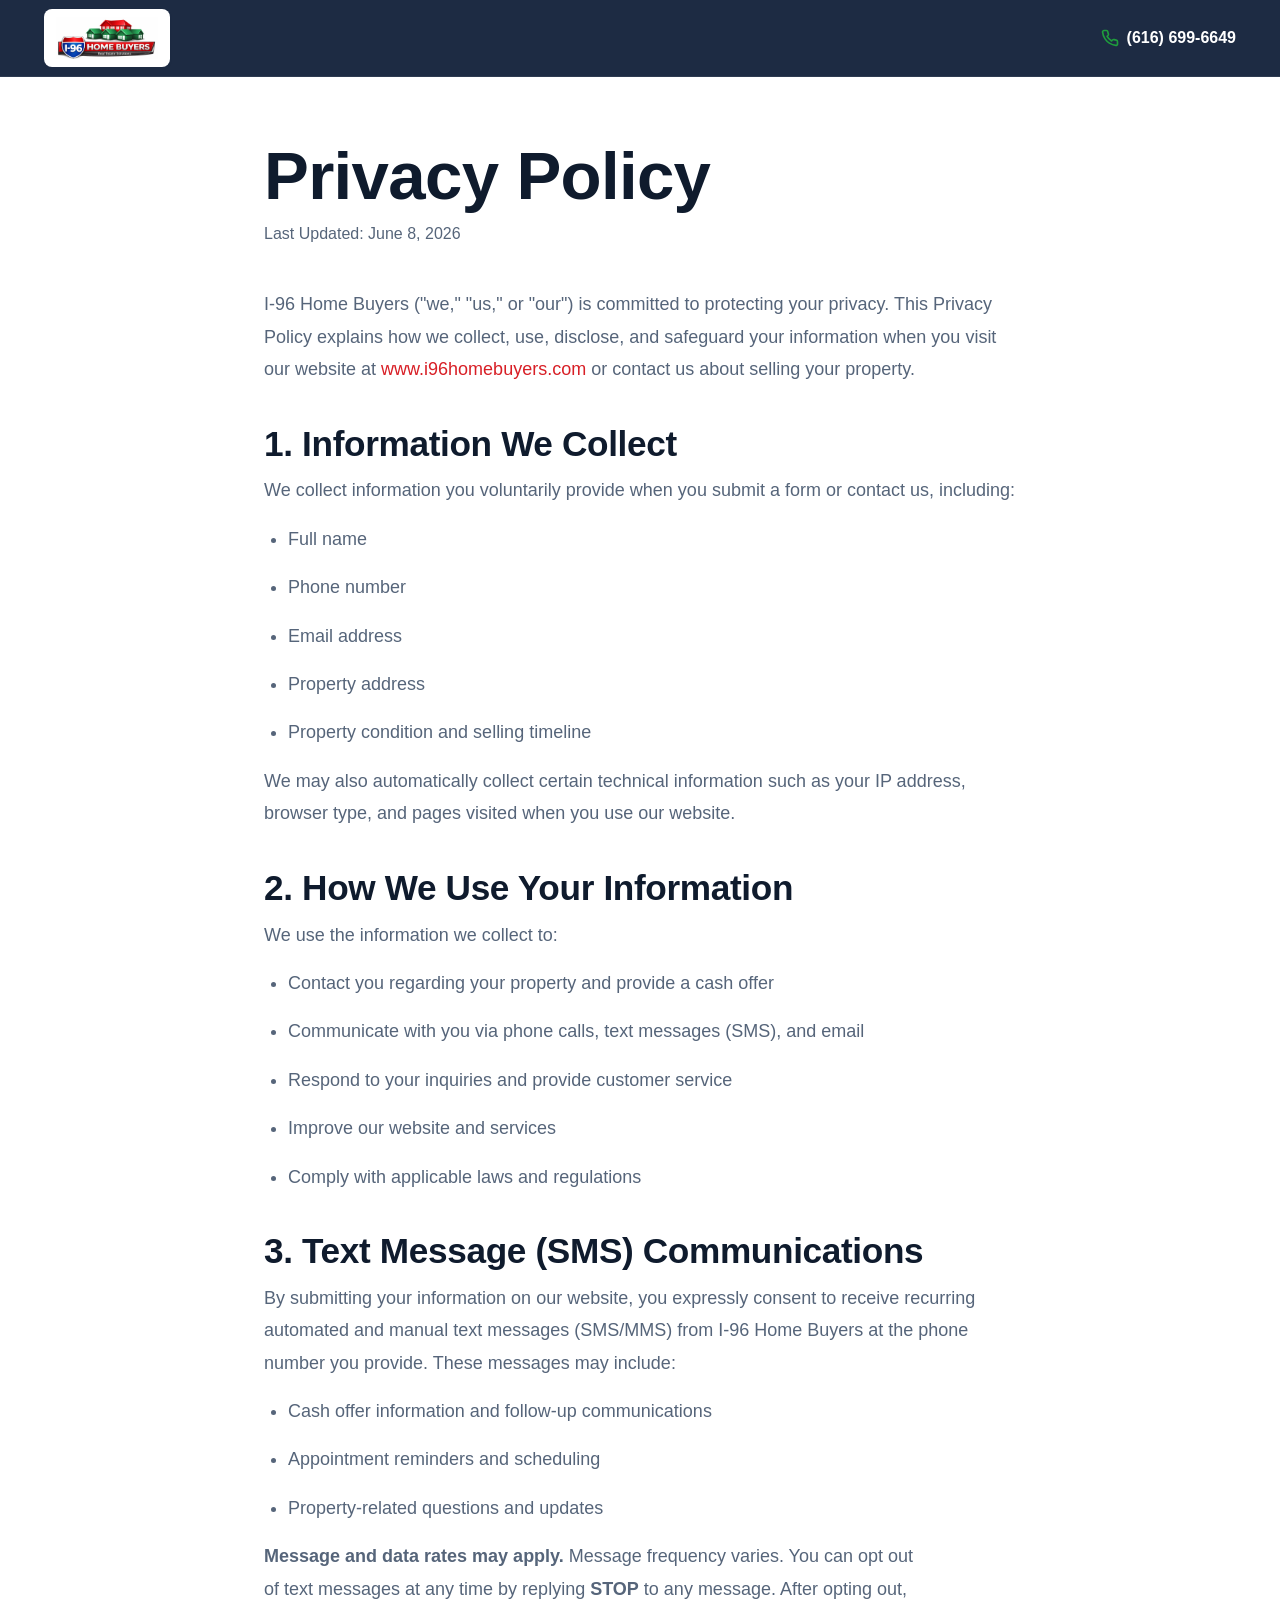
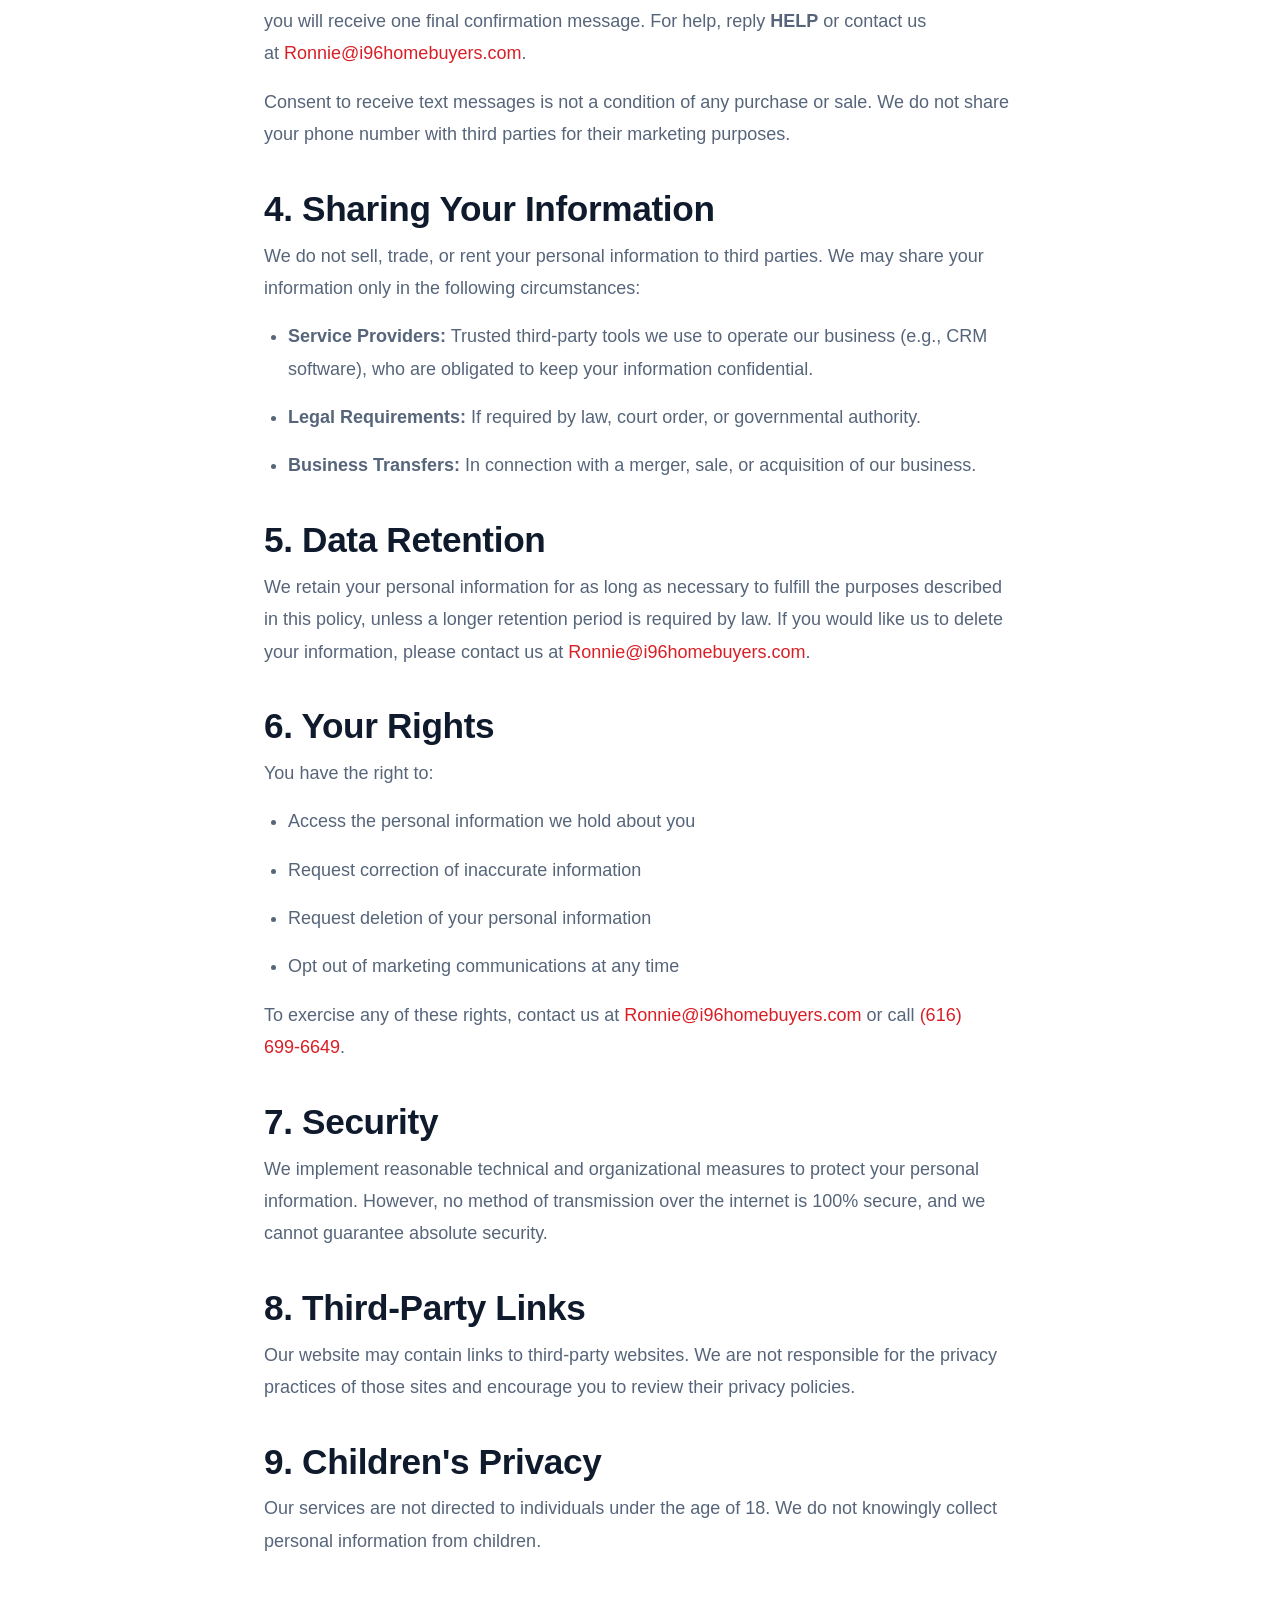
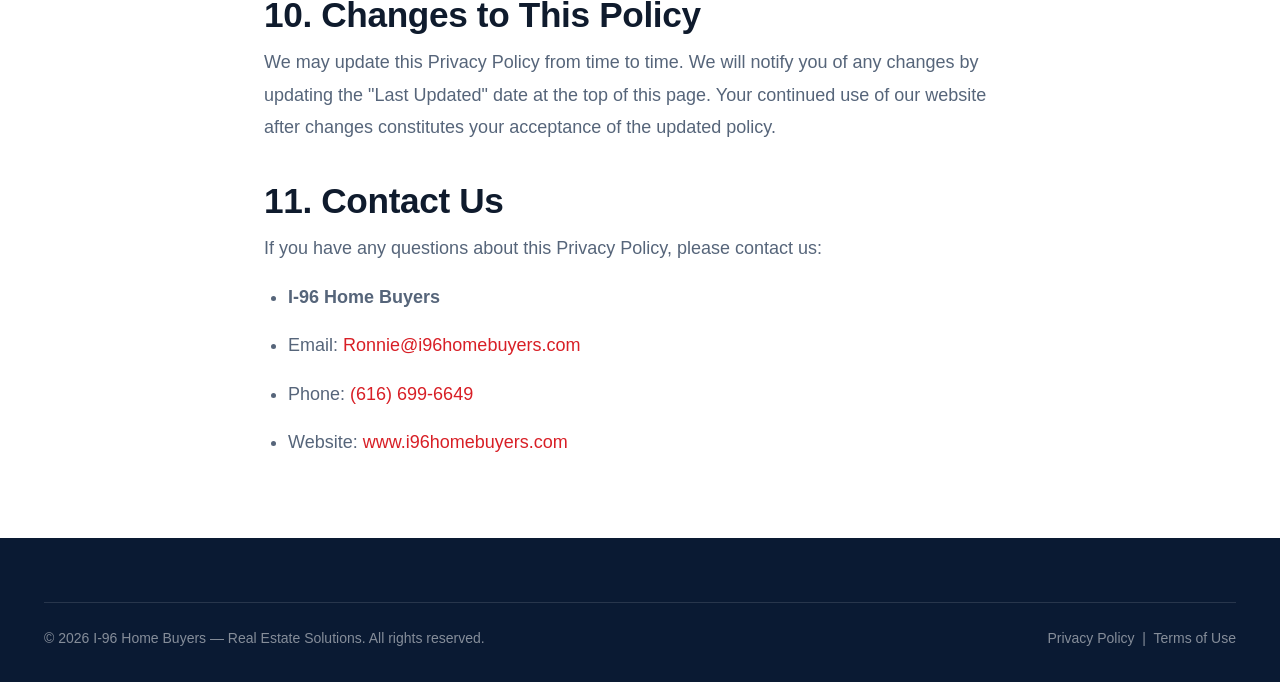
==== commit 61e1ab5e: "Replace all phone numbers with Smrt Phone number (616) 699-6649" ====
--- a/privacy.html
+++ b/privacy.html
@@ -27,9 +27,9 @@
         <img src="images/logo.jpg" alt="I-96 Home Buyers" />
       </a>
       <div class="header__actions">
-        <a href="tel:+16162023895" class="header__phone">
+        <a href="tel:+16166996649" class="header__phone">
           <svg width="18" height="18" viewBox="0 0 24 24" fill="none" stroke="currentColor" stroke-width="2.2" stroke-linecap="round" stroke-linejoin="round"><path d="M22 16.92v3a2 2 0 0 1-2.18 2 19.79 19.79 0 0 1-8.63-3.07 19.5 19.5 0 0 1-6-6 19.79 19.79 0 0 1-3.07-8.67A2 2 0 0 1 4.11 2h3a2 2 0 0 1 2 1.72c.13.96.36 1.9.7 2.81a2 2 0 0 1-.45 2.11L8.09 9.91a16 16 0 0 0 6 6l1.27-1.27a2 2 0 0 1 2.11-.45c.91.34 1.85.57 2.81.7A2 2 0 0 1 22 16.92z"/></svg>
-          <span>(616) 202-3895</span>
+          <span>(616) 699-6649</span>
         </a>
       </div>
     </div>
@@ -92,7 +92,7 @@
         <li>Request deletion of your personal information</li>
         <li>Opt out of marketing communications at any time</li>
       </ul>
-      <p>To exercise any of these rights, contact us at <a href="mailto:Ronnie@i96homebuyers.com">Ronnie@i96homebuyers.com</a> or call <a href="tel:+16162023895">(616) 202-3895</a>.</p>
+      <p>To exercise any of these rights, contact us at <a href="mailto:Ronnie@i96homebuyers.com">Ronnie@i96homebuyers.com</a> or call <a href="tel:+16166996649">(616) 699-6649</a>.</p>
 
       <h2>7. Security</h2>
       <p>We implement reasonable technical and organizational measures to protect your personal information. However, no method of transmission over the internet is 100% secure, and we cannot guarantee absolute security.</p>
@@ -111,7 +111,7 @@
       <ul>
         <li><strong>I-96 Home Buyers</strong></li>
         <li>Email: <a href="mailto:Ronnie@i96homebuyers.com">Ronnie@i96homebuyers.com</a></li>
-        <li>Phone: <a href="tel:+16162023895">(616) 202-3895</a></li>
+        <li>Phone: <a href="tel:+16166996649">(616) 699-6649</a></li>
         <li>Website: <a href="https://www.i96homebuyers.com">www.i96homebuyers.com</a></li>
       </ul>
     </div>
--- a/css/style.css
+++ b/css/style.css
@@ -523,6 +523,32 @@
   margin-top: var(--space-4);
 }
 
+/* SMS consent checkbox */
+.sms-consent-field { margin-top: var(--space-4); margin-bottom: var(--space-2); }
+.sms-consent-label {
+  display: flex;
+  flex-direction: row;
+  align-items: flex-start;
+  gap: 10px;
+  cursor: pointer;
+  font-size: 0.72rem;
+  line-height: 1.5;
+  color: var(--color-text-faint);
+  text-transform: none;
+}
+.sms-consent-label input[type="checkbox"] {
+  flex-shrink: 0;
+  width: 16px;
+  height: 16px;
+  min-width: 16px;
+  margin-top: 2px;
+  accent-color: var(--color-accent);
+  cursor: pointer;
+  display: block;
+}
+.sms-consent-label span { text-transform: none; }
+.sms-consent-label a { color: var(--color-accent); text-decoration: underline; }
+
 .form-note {
   font-size: var(--text-xs);
   color: var(--color-text-faint);
@@ -550,6 +576,100 @@
 }
 .form-success h3 { font-size: var(--text-xl); margin-bottom: var(--space-3); }
 .form-success p { color: var(--color-text-muted); }
+
+/* ---- Success: thank-you video slot (optional) ---- */
+.success-video { margin: var(--space-6) 0 var(--space-2); }
+.success-video__frame {
+  position: relative; aspect-ratio: 16/9;
+  border-radius: var(--radius-lg); overflow: hidden;
+  border: 1px solid rgba(255,255,255,0.12);
+  background: radial-gradient(120% 120% at 50% 25%, rgba(216,31,38,0.28), transparent 60%), linear-gradient(160deg,#142436,#0a1320);
+  display: grid; place-items: center; cursor: pointer;
+}
+.success-video__frame iframe { position: absolute; inset: 0; width: 100%; height: 100%; border: 0; }
+.success-video__play {
+  display: grid; place-items: center; width: 64px; height: 64px;
+  border-radius: var(--radius-full); border: none; cursor: pointer; color: #fff;
+  background: var(--color-accent); box-shadow: 0 10px 26px -6px rgba(216,31,38,.6); padding-left: 3px;
+}
+.success-video__caption { position: absolute; bottom: 12px; font-size: var(--text-xs); color: rgba(255,255,255,.9); }
+
+/* ---- Success: stepped next-actions ---- */
+.success-step {
+  display: flex; align-items: flex-start; gap: var(--space-3);
+  text-align: left; margin-top: var(--space-5);
+}
+.success-step__num {
+  flex-shrink: 0; width: 28px; height: 28px; border-radius: var(--radius-full);
+  display: grid; place-items: center; font-weight: 700; font-size: var(--text-sm);
+  background: var(--color-accent); color: #fff; margin-top: 2px;
+}
+.success-step__body { flex: 1; }
+.success-step__label { font-weight: 600; font-size: var(--text-base); color: var(--color-text); }
+.success-step__hint { font-size: var(--text-xs); color: var(--color-text-muted); margin-top: 2px; }
+
+.success-call {
+  display: inline-flex; align-items: center; gap: var(--space-2);
+  margin-top: var(--space-3); padding: var(--space-3) var(--space-5);
+  border-radius: var(--radius-full); text-decoration: none;
+  background: var(--color-green, #16a34a); color: #fff; font-weight: 700; font-size: var(--text-base);
+  box-shadow: 0 8px 22px -8px rgba(22,163,74,.6); transition: transform .15s ease, filter .15s ease;
+}
+.success-call:hover { transform: translateY(-2px); filter: brightness(1.05); }
+.success-call svg { flex-shrink: 0; }
+
+.success-divider {
+  display: flex; align-items: center; gap: var(--space-3);
+  margin: var(--space-6) 0 var(--space-2); color: var(--color-text-muted);
+}
+.success-divider::before, .success-divider::after {
+  content: ""; flex: 1; height: 1px; background: rgba(255,255,255,0.14);
+}
+.success-divider span { font-size: var(--text-xs); white-space: nowrap; text-transform: uppercase; letter-spacing: .08em; }
+
+/* Calendly inline embed */
+.calendly-embed {
+  min-width: 280px; height: 660px; width: 100%;
+  margin-top: var(--space-4);
+  border-radius: var(--radius-lg); overflow: hidden;
+  border: 1px solid rgba(255,255,255,0.1);
+}
+
+/* Free guide download card (lead magnet) */
+.success-guide {
+  display: flex; align-items: center; gap: var(--space-4);
+  margin-top: var(--space-6); padding: var(--space-4) var(--space-5);
+  border-radius: var(--radius-lg); text-align: left; text-decoration: none;
+  background: linear-gradient(135deg, rgba(216,31,38,0.16), rgba(216,31,38,0.06));
+  border: 1px solid rgba(216,31,38,0.45);
+  transition: transform .16s ease, box-shadow .16s ease, border-color .16s ease;
+}
+.success-guide:hover {
+  transform: translateY(-2px);
+  border-color: var(--color-accent);
+  box-shadow: 0 12px 30px -10px rgba(216,31,38,0.5);
+}
+.success-guide__icon {
+  flex-shrink: 0; width: 46px; height: 46px; border-radius: var(--radius-md);
+  display: grid; place-items: center; color: #fff;
+  background: var(--color-accent); box-shadow: 0 6px 16px -6px rgba(216,31,38,0.7);
+}
+.success-guide__body { flex: 1; min-width: 0; }
+.success-guide__title { font-weight: 700; font-size: var(--text-base); color: var(--color-text); }
+.success-guide__sub { font-size: var(--text-xs); color: var(--color-text-muted); margin-top: 2px; }
+.success-guide__cta {
+  flex-shrink: 0; font-weight: 700; font-size: var(--text-sm);
+  color: var(--color-accent); white-space: nowrap;
+}
+@media (max-width: 460px) {
+  .success-guide { flex-wrap: wrap; }
+  .success-guide__cta { width: 100%; text-align: center; margin-top: var(--space-2); }
+}
+
+@media (max-width: 600px) {
+  .calendly-embed { height: auto; }
+  .calendly-embed iframe { height: 700px !important; }
+}
 
 /* ============================================================
    Logo strip / stats
